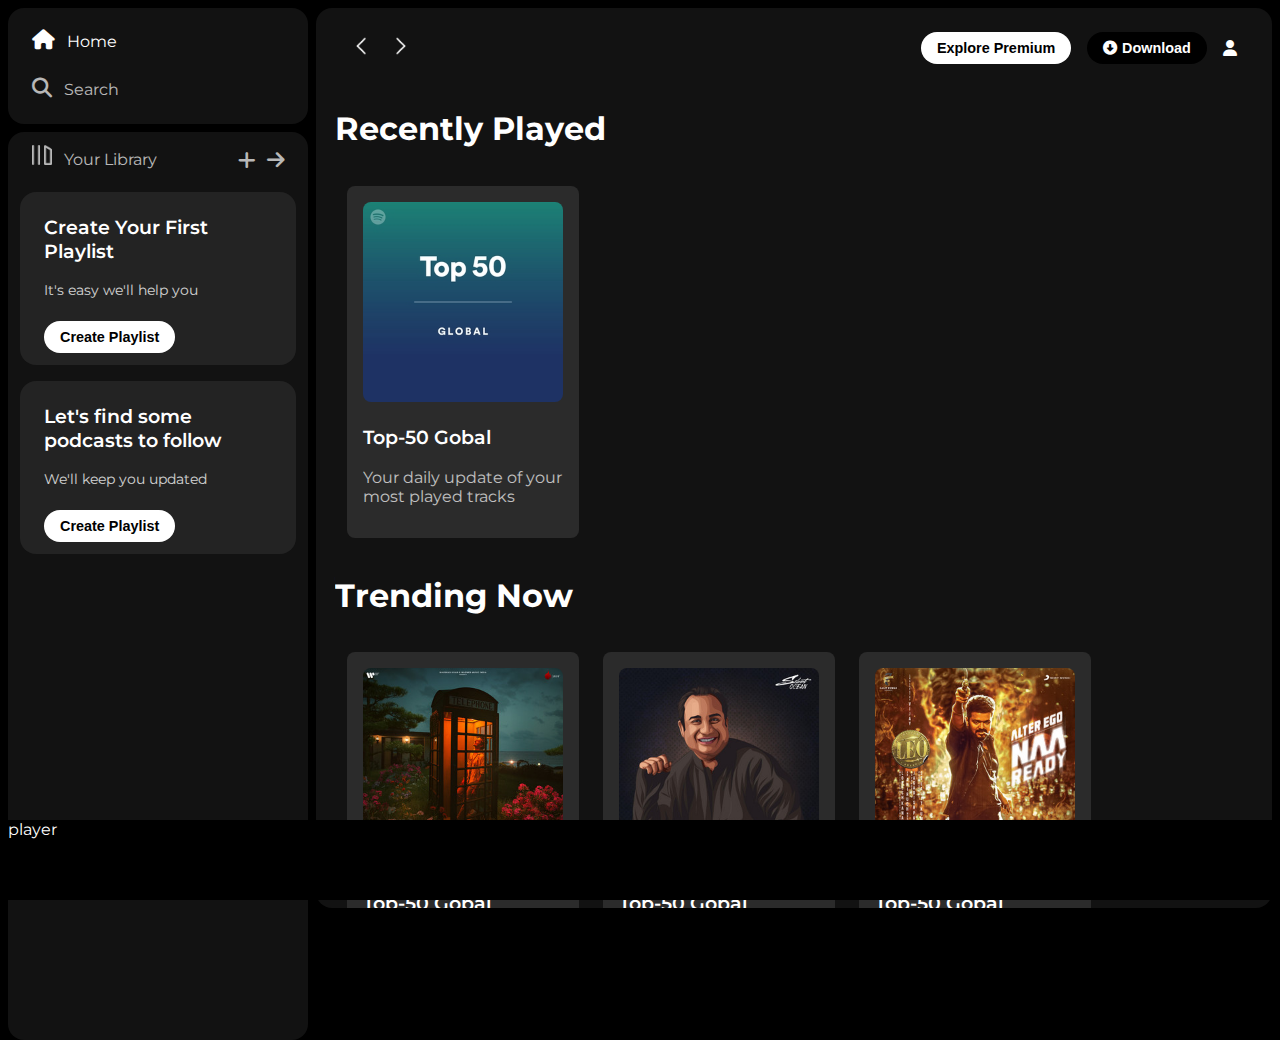
==== SPORTIFY/index.html @ 2b419f62 "first commit" ====
<!DOCTYPE html>
<html lang="en">
<head>
  <meta charset="UTF-8">
  <meta name="viewport" content="width=device-width, initial-scale=1.0">
  <link rel="stylesheet" href="https://cdnjs.cloudflare.com/ajax/libs/font-awesome/6.6.0/css/all.min.css">
  <title>Spotify - Web Player: Music for everyone</title>
  <link rel="shortcut icon" href="images/logo.png" type="image/x-icon">
  <link rel="preconnect" href="https://fonts.googleapis.com">
<link rel="preconnect" href="https://fonts.gstatic.com" crossorigin>
<link href="https://fonts.googleapis.com/css2?family=Montserrat:ital,wght@0,100..900;1,100..900&display=swap" rel="stylesheet">
<link rel="stylesheet" href="style.css">
</head>
<body>
  <div class="main">

    <div class="sidebar">
        <div class="nav">

          <div class="nav-option" style="opacity: 1;">
            <i class="fa-solid fa-house"></i>
            <a href="#">Home</a>
          </div>

          <div class="nav-option">
          <i class="fa-solid fa-magnifying-glass"></i>
            <a href="#">Search</a>
          </div>

          </div>

          

        <div class="lib">
          <div class="options ">

            <div class="lib-option nav-option">
              <img src="images/library_icon.png">
                <a href="#">Your Library</a>
            </div>

            <div class="icons">
              <i class="fa-solid fa-plus"></i>
              <i class="fa-solid fa-arrow-right"></i>
            </div>
              
            
          </div>

          <div class="lib-boxes">
            <div class="box">
              <p class="b-p1">Create Your First Playlist</p>
              <p class="b-p2">It's easy we'll help you</p>
              <button class="Badge">Create Playlist</button>
            </div>

            <div class="box">
              <p class="b-p1">Let's find some podcasts to follow</p>
              <p class="b-p2">We'll keep you updated</p>
              <button class="Badge">Create Playlist</button>
            </div>
          </div>


        </div>


    </div>


    <div class="maincontent">
      <div class="sticky-nav">
        <div class="sticky-nav-icon">
        <img src="./images/backward_icon.png" alt="">
        <img src="./images/forward_icon.png " alt="" class="hide">
       </div>

       <div class="sticky-nav-option">
        <button class="Badge navop">Explore Premium</button>
        <button class="Badge navop dark-badge hide"><i class="fa-solid fa-circle-down" style="margin-right: 0.3rem;"></i>Download</button>
        <i class="fa-solid fa-user navop"></i>
      </div>



      </div>
      <div class="cards">
        <H1>Recently Played</H1>
        <div class="card-cont">
          <div class="card">
          <img src="images/card1img.jpeg" alt="" class="card-img">
          <p class="card-titel">Top-50 Gobal</p>
          <p class="card-info">Your daily update of your most played tracks </p>

          </div>

        </div>

        <H1>Trending Now</H1>
        <div class="card-cont">
          <div class="card">
          <img src="images/card2img.jpeg" alt="" class="card-img">
          <p class="card-titel">Top-50 Gobal</p>
          <p class="card-info">Your daily update of your most played tracks </p>

          </div>

          <div class="card">
            <img src="images/card3img.jpeg" alt="" class="card-img">
            <p class="card-titel">Top-50 Gobal</p>
            <p class="card-info">Your daily update of your most played tracks </p>
  
            </div>

            <div class="card">
              <img src="images/card4img.jpeg" alt="" class="card-img">
              <p class="card-titel">Top-50 Gobal</p>
              <p class="card-info">Your daily update of your most played tracks </p>

    
              </div>

              <div class="card">
                <img src="images/card4img.jpeg" alt="" class="card-img">
                <p class="card-titel">Top-50 Gobal</p>
                <p class="card-info">Your daily update of your most played tracks </p>
                
      
                </div>

                <div class="card">
                  <img src="images/card4img.jpeg" alt="" class="card-img">
                  <p class="card-titel">Top-50 Gobal</p>
                  <p class="card-info">Your daily update of your most played tracks </p>
                  
        
                  </div>

        </div>

        <H1>Top Charts</H1>
        <div class="card-cont">
          <div class="card">
          <img src="images/card6img.jpeg" alt="" class="card-img">
          <p class="card-titel">Top-50 Gobal</p>
          <p class="card-info">Your daily update of your most played tracks </p>

          </div>
          <div class="card">
            <img src="images/card1img.jpeg" alt="" class="card-img">
            <p class="card-titel">Top-50 Gobal</p>
            <p class="card-info">Your daily update of your most played tracks </p>
  
            </div>
            <div class="card">
              <img src="images/card5img.jpeg" alt="" class="card-img">
              <p class="card-titel">Top-50 Gobal</p>
              <p class="card-info">Your daily update of your most played tracks </p>
    
              </div>

        </div>

        <div class="footer">
          <div class="line">
          
          </div>
        </div>

      </div>

    </div>
    <div class="player">player</div>

  </div>
  
</body>
</html>
---- SPORTIFY/style.css ----
body {
  font-family: "Montserrat", sans-serif;
  margin: 0;
  background-color: black;
  color: white;
  overflow: hidden;
}

.main {
  display: flex;
  height: 100vh;
  padding: 0.5rem;
}

.sidebar{
  background-color: #000000;
  width: 300px;
  border-radius: 1rem;
  margin-right: 0.5rem;

}

.maincontent{
  background-color:#121212;
  flex: 1;
  border-radius: 1rem;
  overflow: auto;
  padding: 0 1.2rem;
}

.player{
  background-color: black;
  position: fixed;
  bottom: 0px;
  width: 100%;
  height: 80px;
}

a{
  color: white;
  text-decoration: none;
}

.nav{
  background-color: #121212;
  border-radius: 1rem;
  display: flex;
  flex-direction: column;
  height: 100px;
  justify-content: center;
  padding: 0.5rem 0.75rem;
}

.nav-option{
  line-height: 40px;
  opacity: 0.7;
  padding: 0.25rem 0.75rem;

}

.nav-option:hover{
 
  opacity: 1;
  

}


.nav-option i{
  font-size: 1.25rem;

}

.nav-option a{
  font-size: 1rem;
  padding:0.5rem;
}


.lib{
  background-color: #121212;
  border-radius: 1rem;
  margin-top: 0.5rem;
  padding: 0.25rem 0.75rem;
  height: 100%;
 
  
}

.options{
  display: flex;
  justify-content: space-between;
  align-items: center;
}

.lib-option img{
  height: 1.25rem;
}

.icons{
  font-size: 1.25rem;
  display: flex;
}

.icons i{
  margin-right: 0.7rem;
  opacity: 0.7;
}

.icons i:hover{
  background-color: #2b2b2b;
  border-radius: 50%;
  
  opacity: 1;
}

.box{
  background-color: #232323;
  border-radius: 1rem;
  height: fit-content;
  margin: 0.5rem 0 1rem 0;
  padding: 0.25rem 1.5rem;

}

.b-p1{
  font-size: 1.2rem;
  font-weight: 600;
  line-height: 1.5rem;
}

.b-p2{
  font-size: 0.9rem;
  opacity: 0.8;
  line-height: 1rem;
}

.Badge{
  background-color: #fff;
  font-size: 0.9rem;
  border-radius: 40px;
  padding: 0.25rem 1rem;
  font-weight: 700;
  border: none;
  height: 2rem;
  width: fit-content;
  margin: 0.5rem 0;

}
.dark-badge{
  background-color: #000000;
  color: #fff ;
}

.sticky-nav{
  position: sticky;
  top: 0;
  display: flex;
  background-color: #121212;
  justify-content: space-between;
  align-items: center;
  padding: 1rem 0 1rem 0;
  z-index: 5;
}

.sticky-nav-icon img{
  margin-left: 1rem;
  height: 1.25rem;
}

.sticky-nav-option{
  display: flex;
  align-items: center;
  justify-content: center;
}

.navop{
  margin-right: 1rem;
}

.card{
    background-color: #2b2b2b;
    width: 200px;
    border-radius: 0.5rem;
    padding: 1rem;
    margin: 1rem 0.75rem;
    
    
}

.card-cont{
  display: flex;
  flex-wrap: wrap;
  

}

.card-img{
  width: 100%;
  border-radius: 0.5rem;
}

.card-titel{
  font-weight: 600;
  font-size: 1.2rem;

}

.card-info{
  font-size: 1rem;
  opacity: 0.7;
}
@media (max-width: 1000px){
  .hide{
    display: none;
  }
}

.footer{
  display: flex;
  height: 200px;
  justify-content: center;
  align-items: center;

}

.line{
  width: 90%;
  height: 60%;
  border-top: 1px solid white;
  opacity: 0.6 ;
}
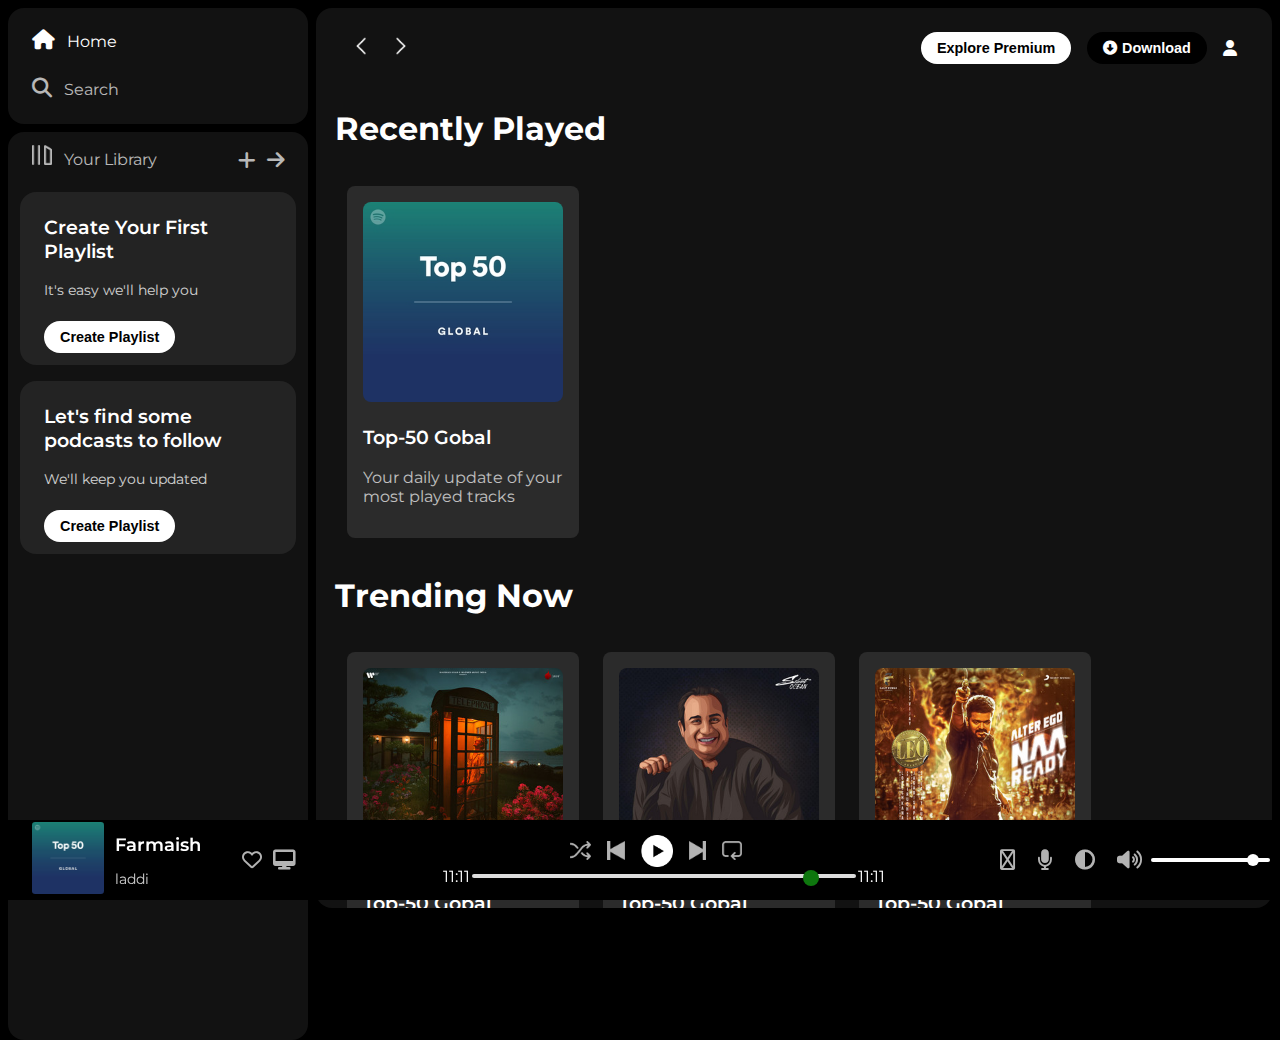
==== commit 017f3e9e: "add starting file" ====
--- a/SPORTIFY/index.html
+++ b/SPORTIFY/index.html
@@ -170,7 +170,55 @@
       </div>
 
     </div>
-    <div class="player">player</div>
+
+
+
+    <div class="player">
+      
+      <div class="album">
+        <div><img src="images/card1img.jpeg" alt="" class="album-img"></div>
+
+        <div class="album-info"><p class="songname">Farmaish</p> <p class="singer">laddi</p></div>
+
+        <div class=" icons icon-album"> <i class="fa-regular fa-heart"></i> <i class="fas fa-desktop"></i> </div>
+
+      </div>
+
+      <div class="play">
+        <div class="player-control">
+          <img src="images/player_icon1.png" alt="" class="player-control-icons">
+
+          <img src="images/player_icon2.png" alt="" class="player-control-icons">
+
+          <img src="images/player_icon3.png" style="opacity: 1; height: 2rem;" alt="" class="player-control-icons">
+
+          <img src="images/player_icon4.png" alt="" class="player-control-icons">
+
+          <img src="images/player_icon5.png" alt="" class="player-control-icons">
+
+        </div>
+
+      <div class="progressbar">
+        <span class="c-time">11:11</span>
+        <input type="range" class="bar" min="0" max="100" value="90" step="1" />
+        <span class="t-time">11:11</span>
+      </div>
+      </div>
+
+
+
+      <div class="control">
+        <div class="icons" style="display: flex; align-items: center;">
+        <i class="far fa-list"></i>
+        <i class="fas fa-microphone"></i>
+        <i class="fas fa-adjust"></i>
+        <i class="fas fa-volume-up"></i>
+        <input type="range" id="cowbell" name="cowbell" min="0" max="100" value="90" step="1" />
+      </div>
+
+
+      </div>
+    </div>
 
   </div>
   
--- a/SPORTIFY/style.css
+++ b/SPORTIFY/style.css
@@ -9,7 +9,7 @@
 .main {
   display: flex;
   height: 100vh;
-  padding: 0.5rem;
+  padding: 0.5rem 0.5rem;
 }
 
 .sidebar{
@@ -34,6 +34,10 @@
   bottom: 0px;
   width: 100%;
   height: 80px;
+  display: flex;
+  padding: 0 1rem;
+  justify-content: center;
+  align-items: center;
 }
 
 a{
@@ -229,4 +233,127 @@
   height: 60%;
   border-top: 1px solid white;
   opacity: 0.6 ;
+}
+
+.album{
+  display: flex;
+  width: 25%;
+  justify-content: center;
+  align-items: center;
+  
+
+}
+
+.album-img{
+  padding: 0.5rem;
+  border-radius: 0.7rem;
+  height: 4.5rem;
+}
+
+.album-info{
+  padding: 0.2rem;
+
+}
+
+.songname{
+  font-weight: 600;
+  font-size: 1.1rem;
+  line-height: 1.1rem;
+}
+
+.singer{
+  opacity: 0.8;
+  font-size: 0.9rem;
+  line-height: 1rem;
+}
+
+.icon-album {
+  justify-content:center ;
+  align-items: center;
+  flex-grow: 1;
+
+}
+
+.play{
+  flex: 1;
+
+}
+
+.control{
+  width: 25%;
+  display: flex;
+  justify-content: space-between;
+  align-items: center;
+  
+
+}
+
+.control i{
+  
+  margin: 0.4rem;
+  margin-left: 1rem;
+}
+
+#cowbell{
+  width: 40%;
+  height: 4px;
+  -webkit-appearance: none;
+  background: #ffffff;
+  outline: none;
+  border-radius:2px;
+
+
+}
+
+#cowbell::-webkit-slider-thumb{
+  -webkit-appearance: none;
+
+  width: 12px;
+  height: 12px;
+  background-color: white;
+  border-radius: 6px;
+}
+
+.player-control-icons{
+  height: 1.2rem;
+  margin-right: 1rem;
+  opacity: 0.7;
+}
+
+.player-control-icons:hover{
+  opacity: 1;
+}
+.player-control{
+  display: flex;
+  justify-content: center;
+  align-items: center;
+}
+
+.progressbar{
+  display: flex;
+  justify-content: center;
+  align-items:center ;
+}
+.bar{
+  width: 60%;
+  appearance: none;
+  background-color: transparent;
+  cursor: pointer;
+
+}
+
+.bar::-webkit-slider-runnable-track{
+  background-color: #ddd;
+  height: 0.2rem;
+  border-radius: 0.5rem;
+}
+
+.bar::-webkit-slider-thumb{
+  appearance: none;
+  height: 1rem;
+  width: 1rem;
+  background-color: rgb(14, 119, 14);
+  border-radius: 50%;
+  margin-top: -4px;
+
 }